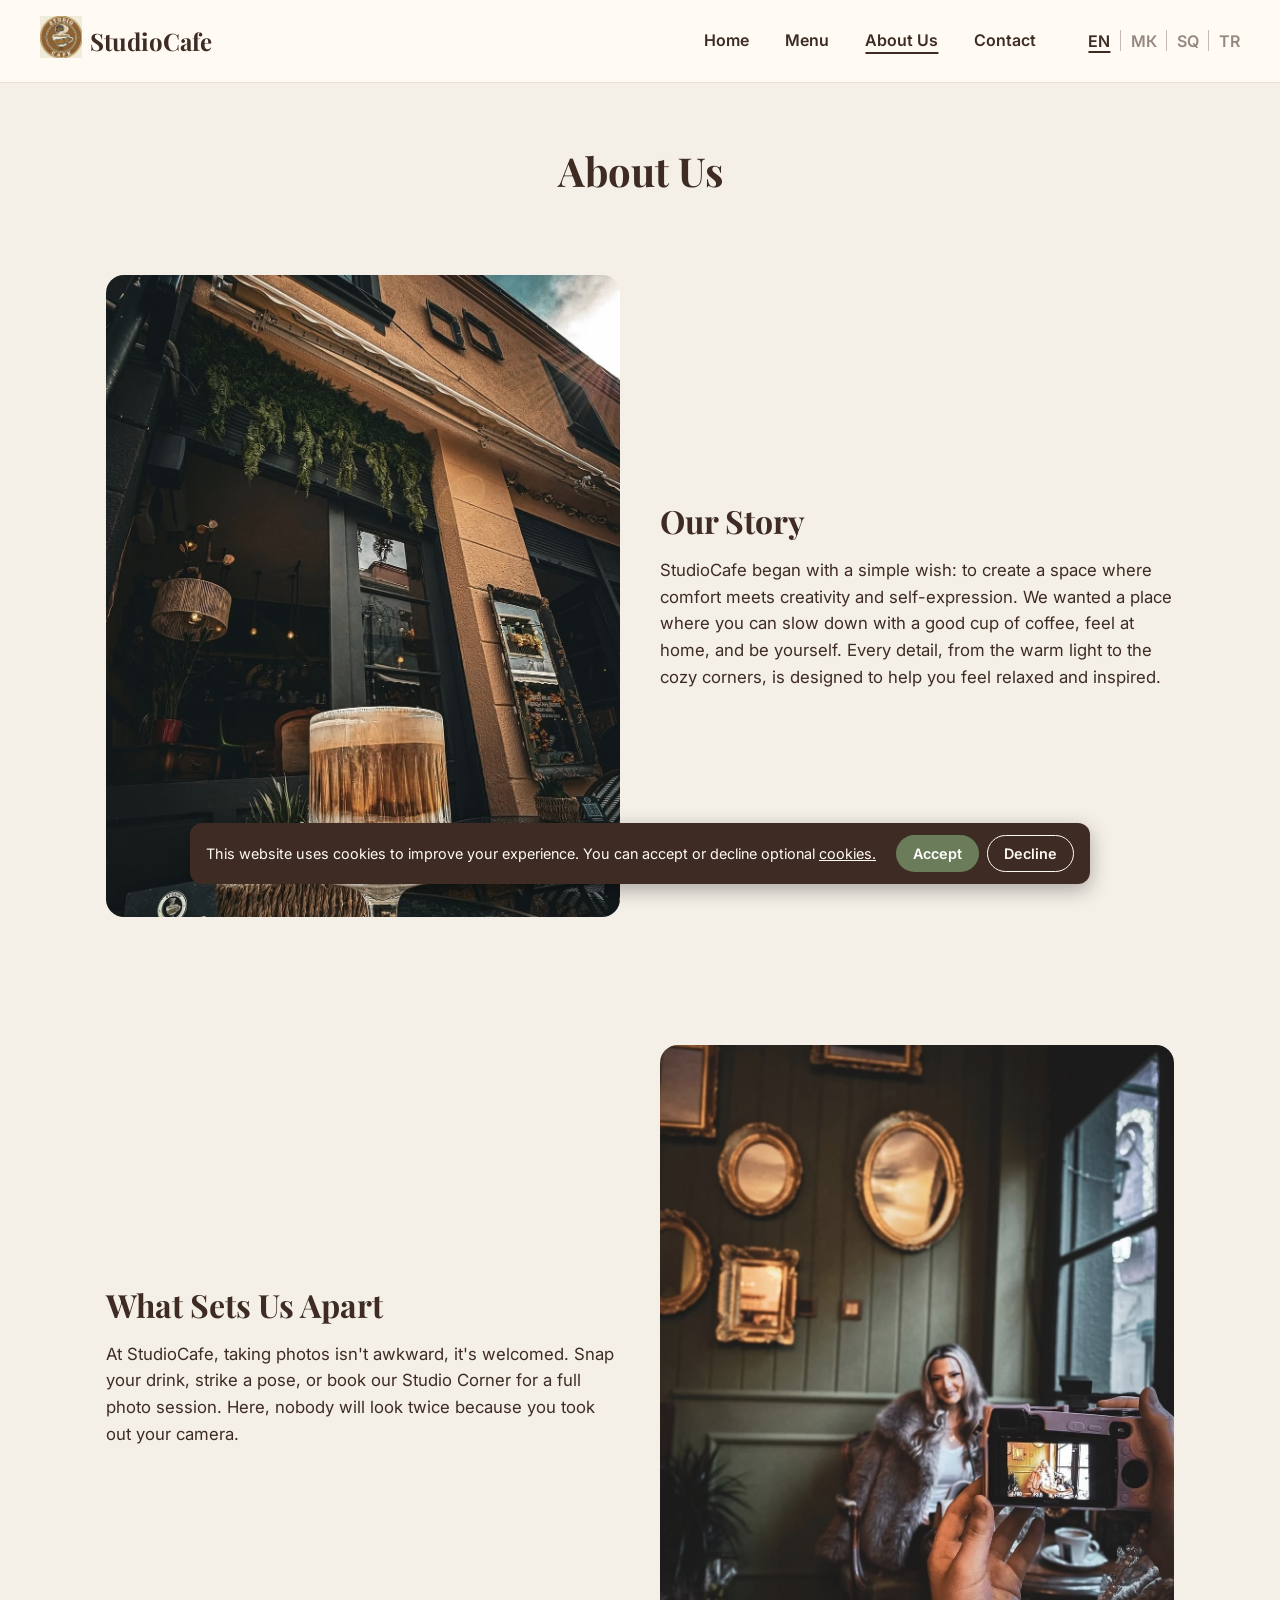
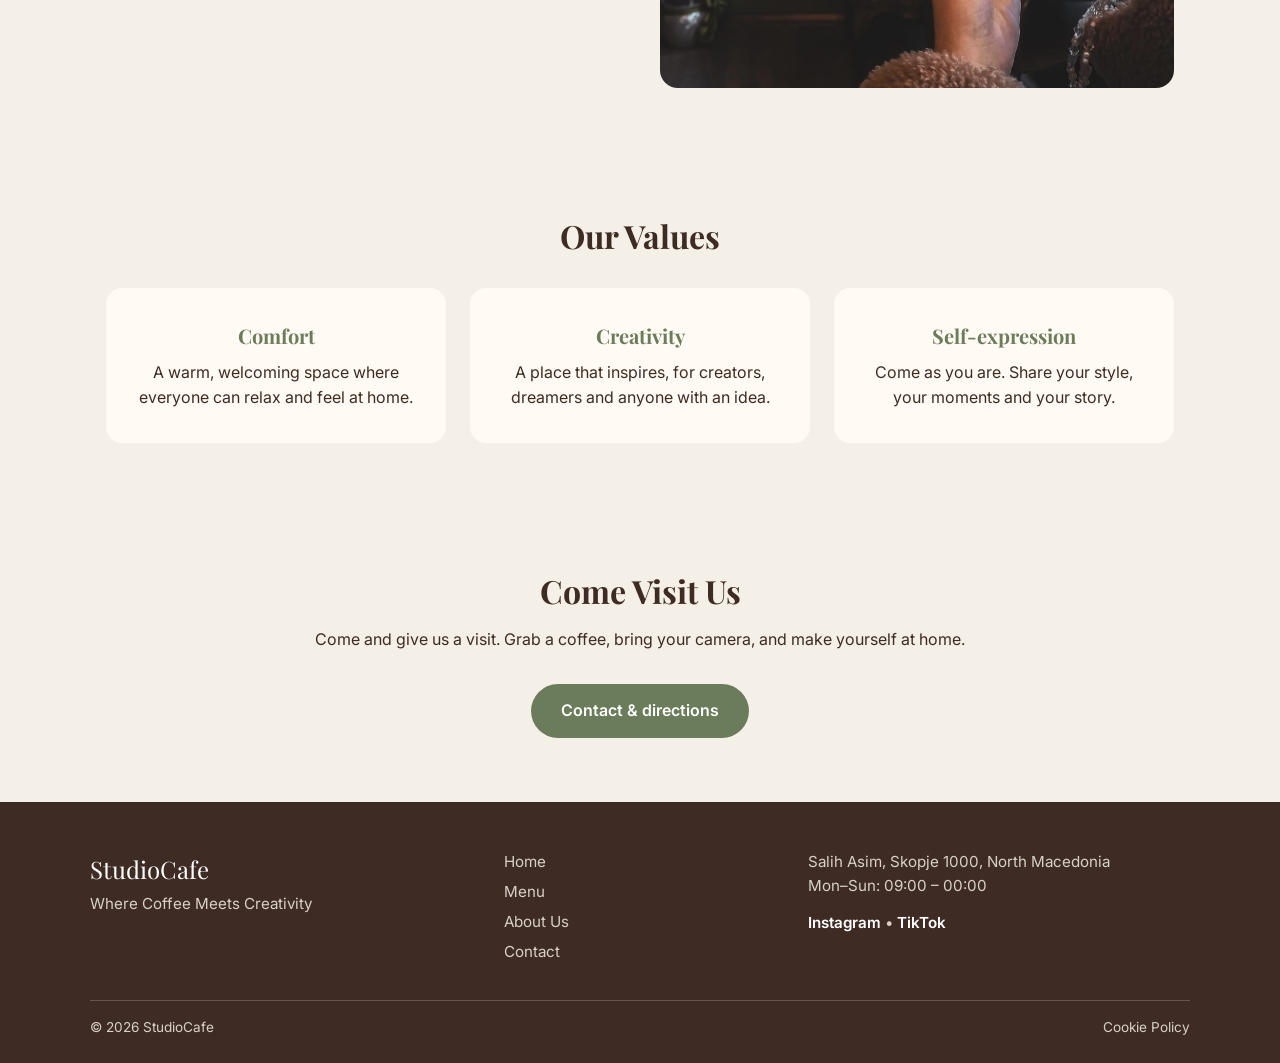
==== about.html @ 0a46f2a9 "StudioCafe website" ====
<!DOCTYPE html>
<html lang="en">
<head>
    <meta charset="UTF-8">
    <title data-i18n="title.about">StudioCafe | About Us</title>
    <meta name="viewport" content="width=device-width, initial-scale=1.0">
    <link rel="icon" href="images/logo.jpg">
    <link rel="stylesheet" href="css/style.css">
</head>
<body>

<header>
    <nav>
        <div class="logo">
            <a href="index.html">
                <img src="images/logo.jpg" alt="StudioCafe Logo">
            </a>
            <a href="index.html"><h2>StudioCafe</h2></a>
        </div>

        <ul>
            <li><a href="index.html" data-i18n="nav.home">Home</a></li>
            <li><a href="menu.html" data-i18n="nav.menu">Menu</a></li>
            <li><a href="about.html" class="active" data-i18n="nav.about">About Us</a></li>
            <li><a href="contact.html" data-i18n="nav.contact">Contact</a></li>
            <li class="lang-switch">
                <button type="button" class="lang-btn" data-lang="en">EN</button>
                <button type="button" class="lang-btn" data-lang="mk">МК</button>
                <button type="button" class="lang-btn" data-lang="sq">SQ</button>
                <button type="button" class="lang-btn" data-lang="tr">TR</button>
            </li>
        </ul>
    </nav>
</header>

<section class="page-title">
    <h1 data-i18n="nav.about">About Us</h1>
</section>

<section>
    <div class="story story-portrait">
        <img src="images/about-3.jpeg" alt="A coffee on a table outside StudioCafe" data-i18n-alt="about.img.alt">
        <div class="story-text">
            <h2 data-i18n="about.title">Our Story</h2>
            <p data-i18n="about.story.text">StudioCafe began with a simple wish: to create a space where comfort meets creativity and self-expression. We wanted a place where you can slow down with a good cup of coffee, feel at home, and be yourself. Every detail, from the warm light to the cozy corners, is designed to help you feel relaxed and inspired.</p>
        </div>
    </div>
</section>

<section>

    <div class="story story-reverse">
        <div class="story-text">
            <h2 data-i18n="about.apart.title">What Sets Us Apart</h2>
            <p data-i18n="about.apart.text">At StudioCafe, taking photos isn't awkward, it's welcomed. Snap your drink, strike a pose, or book our Studio Corner for a full photo session. Here, nobody will look twice because you took out your camera.</p>
        </div>
        <img src="images/about-2.jpeg" alt="A guest being photographed with a camera at StudioCafe" data-i18n-alt="about.apart.img.alt">
    </div>
</section>

<section>
    <h2 data-i18n="about.values.title">Our Values</h2>
    <div class="values">
        <div class="value-card">
            <h3 data-i18n="about.value1.title">Comfort</h3>
            <p data-i18n="about.value1.text">A warm, welcoming space where everyone can relax and feel at home.</p>
        </div>
        <div class="value-card">
            <h3 data-i18n="about.value2.title">Creativity</h3>
            <p data-i18n="about.value2.text">A place that inspires, for creators, dreamers and anyone with an idea.</p>
        </div>
        <div class="value-card">
            <h3 data-i18n="about.value3.title">Self-expression</h3>
            <p data-i18n="about.value3.text">Come as you are. Share your style, your moments and your story.</p>
        </div>
    </div>
</section>

<section class="cta">
    <h2 data-i18n="about.cta.title">Come Visit Us</h2>
    <p data-i18n="about.cta.text">Come and give us a visit. Grab a coffee, bring your camera, and make yourself at home.</p>
    <a href="contact.html" class="btn" data-i18n="about.cta.btn">Contact &amp; directions</a>
</section>

<div id="cookie-banner" class="cookie-banner">
    <p data-i18n-html="cookie.text">
        This website uses cookies to improve your experience.
        You can accept or decline optional <a href="cookies.html">cookies.</a>
    </p>

    <div class="cookie-buttons">
        <button id="accept-cookies" data-i18n="cookie.accept">Accept</button>
        <button id="decline-cookies" data-i18n="cookie.decline">Decline</button>
    </div>
</div>

<footer>
    <div class="footer-inner">
        <div class="footer-brand">
            <p class="footer-name">StudioCafe</p>
            <p data-i18n="hero.title">Where Coffee Meets Creativity</p>
        </div>

        <ul class="footer-links">
            <li><a href="index.html" data-i18n="nav.home">Home</a></li>
            <li><a href="menu.html" data-i18n="nav.menu">Menu</a></li>
            <li><a href="about.html" data-i18n="nav.about">About Us</a></li>
            <li><a href="contact.html" data-i18n="nav.contact">Contact</a></li>
        </ul>

        <div class="footer-visit">
            <p data-i18n="footer.address">Salih Asim, Skopje 1000, North Macedonia</p>
            <p data-i18n="footer.hours">Mon–Sun: 09:00 – 00:00</p>
            <div class="socials">
                <a href="https://instagram.com/studiocafe.skopje" target="_blank" rel="noopener">Instagram</a> •
                <a href="https://www.tiktok.com/@studiocafe.skopje" target="_blank" rel="noopener">TikTok</a>
            </div>
        </div>
    </div>

    <div class="footer-bottom">
        <p data-i18n="footer.rights">© 2026 StudioCafe</p>
        <a href="cookies.html" data-i18n="cookies.title">Cookie Policy</a>
    </div>
</footer>

<script src="i18n.js"></script>
<script src="cookies.js"></script>
</body>
</html>
---- css/style.css ----
@import url('https://fonts.googleapis.com/css2?family=Playfair+Display:wght@600&family=Inter:wght@400;600&display=swap');

:root {
    --olive: #6b7c5a;
    --beige: #f4efe7;
    --brown: #3e2c24;
    --cream: #fffaf3;
}

html {
    scroll-behavior: smooth;
}

* {
    box-sizing: border-box;
    margin: 0;
    padding: 0;
}

body {
    font-family: 'Inter', sans-serif;
    background: var(--beige);
    color: var(--brown);
    line-height: 1.6;
    min-height: 100vh;
}

h1, h2, h3 {
    font-family: 'Playfair Display', serif;
}

a {
    text-decoration: none;
    color: inherit;
}

header {
    background: var(--cream);
    border-bottom: 1px solid rgba(62, 44, 36, 0.12);
    position: sticky;
    top: 0;
    z-index: 1000;
}

nav {

    padding: 1rem 2.5rem;
    display: flex;
    justify-content: space-between;
    align-items: center;
}
.booking p {
    line-height: 1.7;
}
.logo {
    display: flex;
    align-items: center;
    gap: 0.5rem;
}

.logo img {
    height: 42px;
}

nav ul {
    list-style: none;
    display: flex;
    align-items: center;
    gap: 2.25rem;
}

nav a {
    font-weight: 600;
}

nav a:hover {
    color: var(--olive);
}

nav a.active {
    text-decoration: underline;
    text-decoration-thickness: 2px;
    text-underline-offset: 6px;
}

@media (max-width: 950px) {
    nav {
        padding: 1rem 1.25rem;
    }

    nav ul {
        gap: 1.25rem;
    }

    nav .lang-switch {
        margin-left: 0;
    }
}

@media (max-width: 700px) {
    header {
        position: static;
    }

    nav {
        flex-direction: column;
        gap: 0.6rem;
        padding: 0.75rem 1rem;
    }

    nav ul {
        flex-wrap: wrap;
        justify-content: center;
        align-items: center;
        gap: 0.4rem 1.1rem;
    }
}

.lang-switch {
    display: flex;
    align-items: center;
    margin-left: 1rem;
    flex-shrink: 0;
    white-space: nowrap;
}

.lang-btn {
    background: none;
    border: none;
    border-radius: 0;
    padding: 0.15rem 0.6rem;
    font: inherit;
    font-weight: 600;
    line-height: 1;
    color: rgba(62, 44, 36, 0.55);
    cursor: pointer;
    transition: color 0.2s ease;
}

.lang-btn + .lang-btn {
    border-left: 1px solid rgba(62, 44, 36, 0.3);
}

.lang-btn:first-child {
    padding-left: 0;
}

.lang-btn:last-child {
    padding-right: 0;
}

.lang-btn:hover {
    color: var(--olive);
}

.lang-btn:focus-visible {
    outline: 2px solid var(--olive);
    outline-offset: 2px;
}

.lang-btn.active {
    color: var(--brown);
    text-decoration: underline;
    text-decoration-thickness: 2px;
    text-underline-offset: 4px;
}

@media (max-width: 480px) {
    .lang-btn {
        padding: 0.15rem 0.45rem;
    }
}

.hero {
    background: radial-gradient(ellipse at center, rgba(0,0,0,.6) 0%, rgba(0,0,0,.2) 75%),
    url("../images/ambient-1.jpg") center 13% / cover no-repeat;
    max-width: none;
    min-height: 82vh;
    display: flex;
    flex-direction: column;
    justify-content: center;
    align-items: center;
    text-align: center;
    color: white;
    padding: 2rem;
}

.hero h1 {
    font-size: 3rem;
    margin-bottom: 1rem;
}

.hero h1,
.hero p {
    text-shadow: 0 2px 12px rgba(0,0,0,.6);
}

.hero p {
    max-width: 600px;
    font-size: 1.1rem;
}

.hero-buttons {
    display: flex;
    flex-wrap: wrap;
    justify-content: center;
    gap: 0.75rem 1rem;
    margin-top: 2rem;
}

.hero-buttons .btn {
    margin-top: 0;
}

.hero .btn.secondary {
    border-color: white;
    color: white;
}

.hero .btn.secondary:hover {
    background: white;
    color: var(--brown);
}

.btn {
    display: inline-block;
    margin-top: 2rem;
    background: var(--olive);
    color: white;
    padding: 0.75rem 1.75rem;
    border: 2px solid transparent;
    border-radius: 30px;
    font-weight: 600;
    transition: background 0.3s ease, transform 0.3s ease;
}

.btn:hover {
    background: #586a49;
    transform: translateY(-2px);
}

.btn.secondary {
    background: transparent;
    border: 2px solid var(--olive);
    color: var(--olive);
}

.btn.secondary:hover {
    background: var(--olive);
    color: white;
}

section {
    max-width: 1100px;
    margin: auto;
    padding: 4rem 1rem;
}

section h1 {
    font-size: 2.5rem;
    line-height: 1.2;
    margin-bottom: 1rem;
}

section h2 {
    font-size: 2rem;
    line-height: 1.25;
    text-align: center;
    margin-bottom: 2rem;
}

section h3 {
    font-size: 1.25rem;
}

@media (max-width: 768px) {
    section h1 {
        font-size: 2rem;
    }

    section h2 {
        font-size: 1.6rem;
    }
}

.about-text {
    max-width: 750px;
    margin: auto;
    text-align: center;
    font-size: 1.05rem;
}

.feature-cards {
    display: grid;
    grid-template-columns: repeat(3, 1fr);
    gap: 1.5rem;
}

.feature-card {
    position: relative;
    display: block;
    aspect-ratio: 3 / 4;
    border-radius: 16px;
    overflow: hidden;
    background: var(--olive);
    transition: box-shadow 0.3s ease;
}

.feature-card img {
    width: 100%;
    height: 100%;
    object-fit: cover;
    display: block;
    transition: transform 0.4s ease;
}

.feature-card h3 {
    position: absolute;
    left: 0;
    right: 0;
    bottom: 0;
    padding: 3rem 1.25rem 1.25rem;
    color: white;
    font-size: 1.5rem;
    background: linear-gradient(transparent, rgba(0,0,0,.7));
}

.feature-card:hover,
.feature-card:focus-visible {
    box-shadow: 0 10px 25px rgba(0,0,0,0.15);
}

.feature-card:hover img,
.feature-card:focus-visible img {
    transform: scale(1.06);
}

.popup {
    width: min(860px, calc(100% - 2rem));
    max-height: calc(100dvh - 2rem);
    margin: auto;
    padding: 0;
    border: none;
    border-radius: 18px;
    background: var(--cream);
    color: var(--brown);
    overflow: hidden;
    box-shadow: 0 20px 50px rgba(0,0,0,.35);
}

.popup::backdrop {
    background: rgba(0,0,0,.6);
}

html:has(.popup[open]) {
    overflow: hidden;
}

.popup-inner {
    display: grid;
    grid-template-columns: minmax(0, 380px) 1fr;
    gap: 2rem;
    align-items: center;
    max-height: calc(100dvh - 2rem);
    padding: 1.5rem;
    overflow-y: auto;
}

.popup-text h2 {
    font-size: 1.75rem;
    line-height: 1.25;
    margin-bottom: 0.75rem;
}

.popup-text p {
    font-size: 1.05rem;
}

.popup-text p + p {
    margin-top: 0.75rem;
}

.popup-btn {
    margin-top: 1.25rem;
}

.slideshow {
    position: relative;
    order: -1;
}

.slides {
    display: flex;
    aspect-ratio: 3 / 4;
    max-height: calc(100dvh - 5rem);
    overflow-x: auto;
    scroll-snap-type: x mandatory;
    scrollbar-width: none;
    border-radius: 14px;
    background: var(--beige);
}

.slides::-webkit-scrollbar {
    display: none;
}

.slides img {
    flex: 0 0 100%;
    width: 100%;
    height: 100%;
    object-fit: cover;
    scroll-snap-align: start;
}

.popup-close,
.slide-btn {
    position: absolute;
    width: 2.5rem;
    height: 2.5rem;
    border: none;
    border-radius: 50%;
    background: var(--beige);
    color: var(--brown);
    font-size: 1.6rem;
    line-height: 1;
    cursor: pointer;
    transition: background 0.2s ease, color 0.2s ease;
}

.popup-close {
    top: 0.9rem;
    right: 0.9rem;
    z-index: 1;
}

.slide-btn {
    top: 50%;
    transform: translateY(-50%);
    background: rgba(255, 250, 243, 0.9);
    box-shadow: 0 2px 8px rgba(0,0,0,.25);
}

.slide-prev {
    left: 0.6rem;
}

.slide-next {
    right: 0.6rem;
}

.popup-close:hover,
.slide-btn:hover {
    background: var(--olive);
    color: white;
}

.popup-close:focus-visible,
.slide-btn:focus-visible {
    outline: 2px solid var(--olive);
    outline-offset: 2px;
}

.sr-only {
    position: absolute;
    width: 1px;
    height: 1px;
    overflow: hidden;
    clip-path: inset(50%);
    white-space: nowrap;
}

@media (max-width: 700px) {
    .popup-inner {
        grid-template-columns: 1fr;
        gap: 1rem;
        padding: 1.5rem 1rem 1rem;
    }

    .popup-text h2 {
        padding-right: 2.5rem;
        margin-bottom: 0.5rem;
    }

    .popup-text p {
        font-size: 1rem;
    }

    .slideshow {
        order: 0;
    }

    .slides {
        max-height: 60dvh;
    }
}

.story {
    display: grid;
    grid-template-columns: 1fr 1fr;
    gap: 2.5rem;
    align-items: center;
}

.story img {
    width: 100%;
    aspect-ratio: 4 / 3;
    object-fit: cover;
    border-radius: 18px;
    display: block;
}

.story h2 {
    text-align: left;
    margin-bottom: 1rem;
}

.story-text p {
    font-size: 1.05rem;
}

.story-portrait img,
.story-reverse img {
    aspect-ratio: 4 / 5;
    object-position: center 75%;
}

@media (max-width: 768px) {
    .story-reverse img {
        order: -1;
    }
}

.story-more {
    display: inline-block;
    margin-top: 1.25rem;
    font-weight: 600;
    color: var(--olive);
}

.story-more:hover {
    color: #586a49;
}

@media (max-width: 768px) {
    .feature-cards {
        grid-template-columns: 1fr;
    }

    .feature-card {
        aspect-ratio: 4 / 3;
    }

    .story {
        grid-template-columns: 1fr;
        gap: 1.5rem;
    }

    .hero h1 {
        font-size: 2.2rem;
    }
}

section[id] {
    scroll-margin-top: 5rem;
}

.page-title {
    text-align: center;
    padding-bottom: 0;
}

.page-title h1 {
    font-size: 2.5rem;
}

.values {
    display: grid;
    grid-template-columns: repeat(3, 1fr);
    gap: 1.5rem;
}

.value-card {
    background: var(--cream);
    border-radius: 16px;
    padding: 2rem 1.5rem;
    text-align: center;
}

.value-card h3 {
    margin-bottom: 0.5rem;
    color: var(--olive);
}

.cta {
    text-align: center;
}

.cta h2 {
    margin-bottom: 1rem;
}

.cta-info {
    margin-top: 1rem;
}

@media (max-width: 768px) {
    .values {
        grid-template-columns: 1fr;
    }

    .page-title h1 {
        font-size: 2rem;
    }
}

.contact {
    text-align: center;
    padding-bottom: 1rem;
}

.contact-email {
    display: inline-block;
    font-family: 'Playfair Display', serif;
    font-size: 1.75rem;
    line-height: 1.3;
    overflow-wrap: anywhere;
}

a.contact-email:hover {
    color: var(--olive);
}

.contact-socials {
    display: flex;
    flex-wrap: wrap;
    justify-content: center;
    gap: 0.75rem;
    margin-top: 1.5rem;
}

.contact-socials .btn {
    margin-top: 0;
}

.contact-notes {
    max-width: 560px;
    margin: 2.5rem auto 0;
    padding-top: 1.5rem;
    border-top: 1px solid rgba(62, 44, 36, 0.15);
    font-size: 0.9rem;
    color: rgba(62, 44, 36, 0.75);
}

.contact-notes p + p {
    margin-top: 0.4rem;
}

.contact-notes-title {
    font-size: 0.8rem;
    font-weight: 600;
    letter-spacing: 0.08em;
    text-transform: uppercase;
    color: var(--brown);
}

@media (max-width: 480px) {
    .contact-email {
        font-size: 1.35rem;
    }
}

.gallery {
    display: grid;
    grid-template-columns: repeat(auto-fit, minmax(250px, 1fr));
    gap: 1.5rem;
}

.gallery img {
    width: 100%;
    border-radius: 14px;
    object-fit: cover;
    transition: transform 0.3s ease, box-shadow 0.3s ease;
}

.gallery img:hover {
    transform: translateY(-6px);
    box-shadow: 0 10px 25px rgba(0,0,0,0.15);
}

.studio {
    background: var(--cream);
    border-radius: 18px;
    padding: 3rem;
    text-align: center;
}

.studio p {
    max-width: 700px;
    margin: auto;
}

.booking {
    margin-top: 2.5rem;
    max-width: 600px;
    background: white;
    padding: 2rem;
    border-radius: 14px;
    margin-left: auto;
    margin-right: auto;
}
.menu-page h1 {
    text-align: center;
}

.menu-tabs {
    position: sticky;
    top: 82px;
    z-index: 900;
    display: flex;
    justify-content: center;
    gap: 0.5rem;
    padding: 0.75rem 0;
    margin-bottom: 1.5rem;
    background: var(--beige);
    overflow-x: auto;
    scrollbar-width: none;
}

.menu-tabs::-webkit-scrollbar {
    display: none;
}

.menu-tab {
    flex-shrink: 0;
    padding: 0.5rem 1.1rem;
    border: none;
    border-radius: 30px;
    background: var(--cream);
    color: var(--brown);
    font: inherit;
    font-weight: 600;
    white-space: nowrap;
    cursor: pointer;
    transition: background 0.2s ease, color 0.2s ease;
}

.menu-tab:hover {
    color: var(--olive);
}

.menu-tab.active {
    background: var(--olive);
    color: white;
}

.menu-tab:focus-visible {
    outline: 2px solid var(--olive);
    outline-offset: 2px;
}

.menu-panel {
    display: grid;
    grid-template-columns: repeat(2, 1fr);
    gap: 1rem;
}

.menu-panel[hidden] {
    display: none;
}

.menu-card {
    display: flex;
    align-items: center;
    gap: 1rem;
    padding: 0.75rem;
    background: var(--cream);
    border-radius: 16px;
}

.menu-card img {
    width: 84px;
    height: 84px;
    flex-shrink: 0;
    object-fit: cover;
    border-radius: 12px;
    background: var(--beige);
}

.menu-card-text {
    flex: 1;
    min-width: 0;
}

.menu-card h3 {
    font-family: 'Inter', sans-serif;
    font-size: 1rem;
    font-weight: 600;
    line-height: 1.3;
}

.menu-card p {
    margin-top: 0.2rem;
    font-size: 0.875rem;
    line-height: 1.4;
    color: rgba(62, 44, 36, 0.7);
}

.menu-price {
    flex-shrink: 0;
    font-weight: 600;
    white-space: nowrap;
}

.menu-subheading,
.menu-note {
    grid-column: 1 / -1;
}

.menu-panel .menu-subheading {
    font-size: 1.5rem;
    margin: 1.5rem 0 0.25rem;
}

.menu-note {
    margin-top: 0.5rem;
    text-align: center;
    font-size: 1.15rem;
    font-weight: 600;
}

.menu-label {
    display: inline-block;
    margin-bottom: 0.35rem;
    padding: 0.15rem 0.6rem;
    border-radius: 30px;
    background: var(--olive);
    color: white;
    font-size: 0.75rem;
    font-weight: 600;
    letter-spacing: 0.04em;
    text-transform: uppercase;
}

.menu-card-poster {
    grid-column: 1 / -1;
    max-width: 560px;
    width: 100%;
    margin: 0 auto 0.5rem;
    padding: 1rem;
    border: 2px solid var(--olive);
}

.menu-card-poster img {
    width: 200px;
    height: auto;
}

@media (max-width: 768px) {
    .menu-panel {
        grid-template-columns: 1fr;
    }
}

@media (max-width: 700px) {

    .menu-tabs {
        top: 0;
        justify-content: flex-start;
        margin-left: -1rem;
        margin-right: -1rem;
        padding-left: 1rem;
        padding-right: 1rem;
    }
}

@media (max-width: 480px) {
    .menu-card img {
        width: 72px;
        height: 72px;
    }

    .menu-card-poster {
        flex-wrap: wrap;
    }

    .menu-card-poster img {
        width: 100%;
        height: auto;
    }
}

iframe {
    width: 100%;
    height: 300px;
    border: none;
    border-radius: 14px;
    margin-top: 1.5rem;
}

footer {
    background: var(--brown);
    color: rgba(255, 250, 243, 0.8);
    padding: 3rem 1.5rem 1.5rem;
    font-size: 0.95rem;

    position: sticky;
    top: 100vh;
}

.footer-inner {
    max-width: 1100px;
    margin: 0 auto;
    display: grid;
    grid-template-columns: 1.4fr 1fr 1.4fr;
    gap: 2rem;
}

.footer-name {
    font-family: 'Playfair Display', serif;
    font-size: 1.5rem;
    color: white;
    margin-bottom: 0.25rem;
}

.footer-links {
    list-style: none;
    display: grid;
    gap: 0.35rem;
    align-content: start;
}

footer a:hover {
    color: white;
    text-decoration: underline;
}

.socials {
    margin-top: 0.75rem;
}

.socials a {
    font-weight: 600;
    color: white;
}

.footer-bottom {
    max-width: 1100px;
    margin: 2.25rem auto 0;
    padding-top: 1rem;
    border-top: 1px solid rgba(255, 250, 243, 0.2);
    display: flex;
    justify-content: space-between;
    gap: 1rem;
    font-size: 0.85rem;
}

@media (max-width: 700px) {
    .footer-inner {
        grid-template-columns: 1fr;
        gap: 1.5rem;
        text-align: center;
    }

    .footer-bottom {
        flex-direction: column;
        align-items: center;
        gap: 0.35rem;
    }
}

.cookie-banner {
    position: fixed;
    bottom: 1rem;
    left: 1rem;
    right: 1rem;
    max-width: 900px;
    margin: 0 auto;
    background: var(--brown);
    color: var(--cream);
    padding: 0.75rem 1rem;
    border-radius: 12px;
    display: flex;
    justify-content: space-between;
    align-items: center;
    gap: 1rem;
    font-size: 0.9rem;
    line-height: 1.4;
    box-shadow: 0 6px 20px rgba(0,0,0,.3);
    z-index: 9999;
}

.cookie-banner a {
    text-decoration: underline;
}

.cookie-banner a:hover {
    color: white;
}

.cookie-buttons {
    display: flex;
    gap: 0.5rem;
    flex-shrink: 0;
}

.cookie-buttons button {
    padding: 0.45rem 1rem;
    border: 1px solid transparent;
    border-radius: 30px;
    font: inherit;
    font-weight: 600;
    cursor: pointer;
    transition: background 0.2s ease, color 0.2s ease;
}

#accept-cookies {
    background: var(--olive);
    color: white;
}

#accept-cookies:hover {
    background: #586a49;
}

#decline-cookies {
    background: transparent;
    border-color: var(--cream);
    color: var(--cream);
}

#decline-cookies:hover {
    background: var(--cream);
    color: var(--brown);
}

@media (max-width: 480px) {
    .cookie-banner {
        bottom: 0.5rem;
        left: 0.5rem;
        right: 0.5rem;
        flex-wrap: wrap;
        gap: 0.6rem;
        font-size: 0.85rem;
    }
}
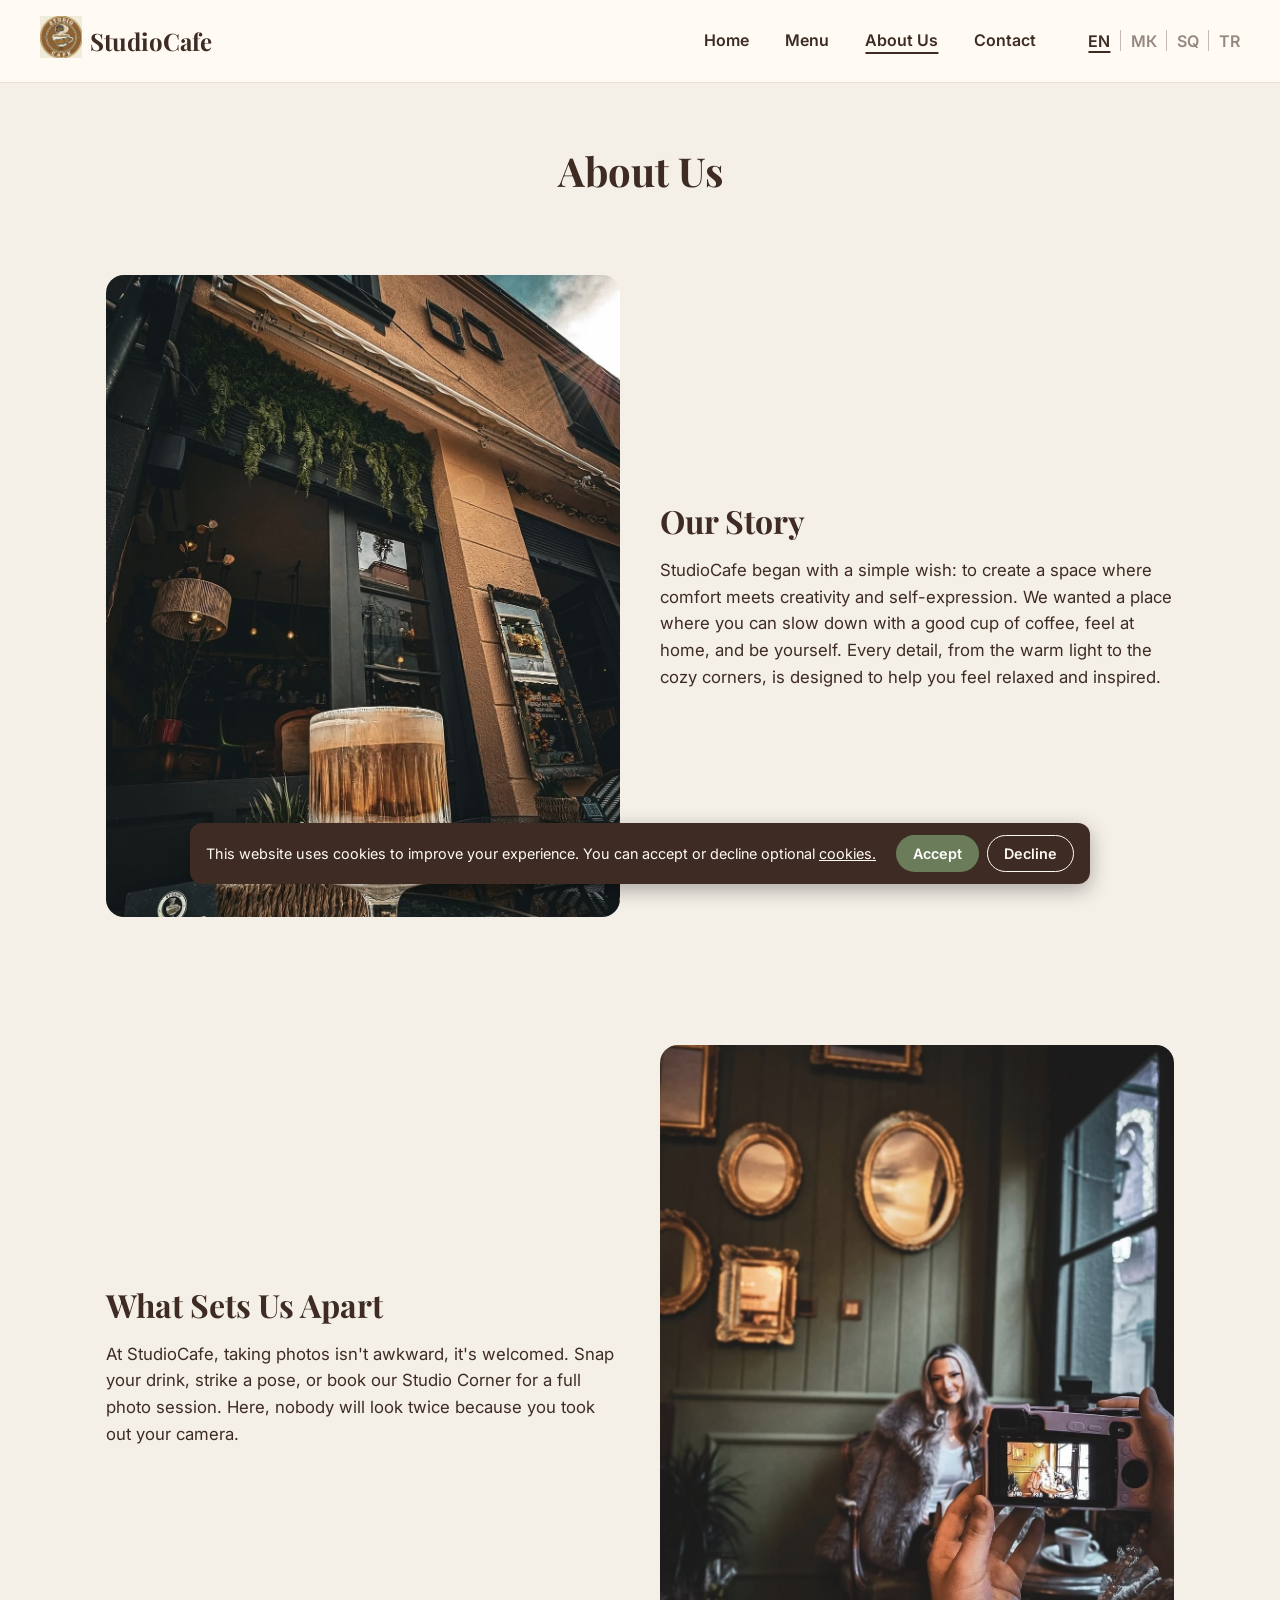
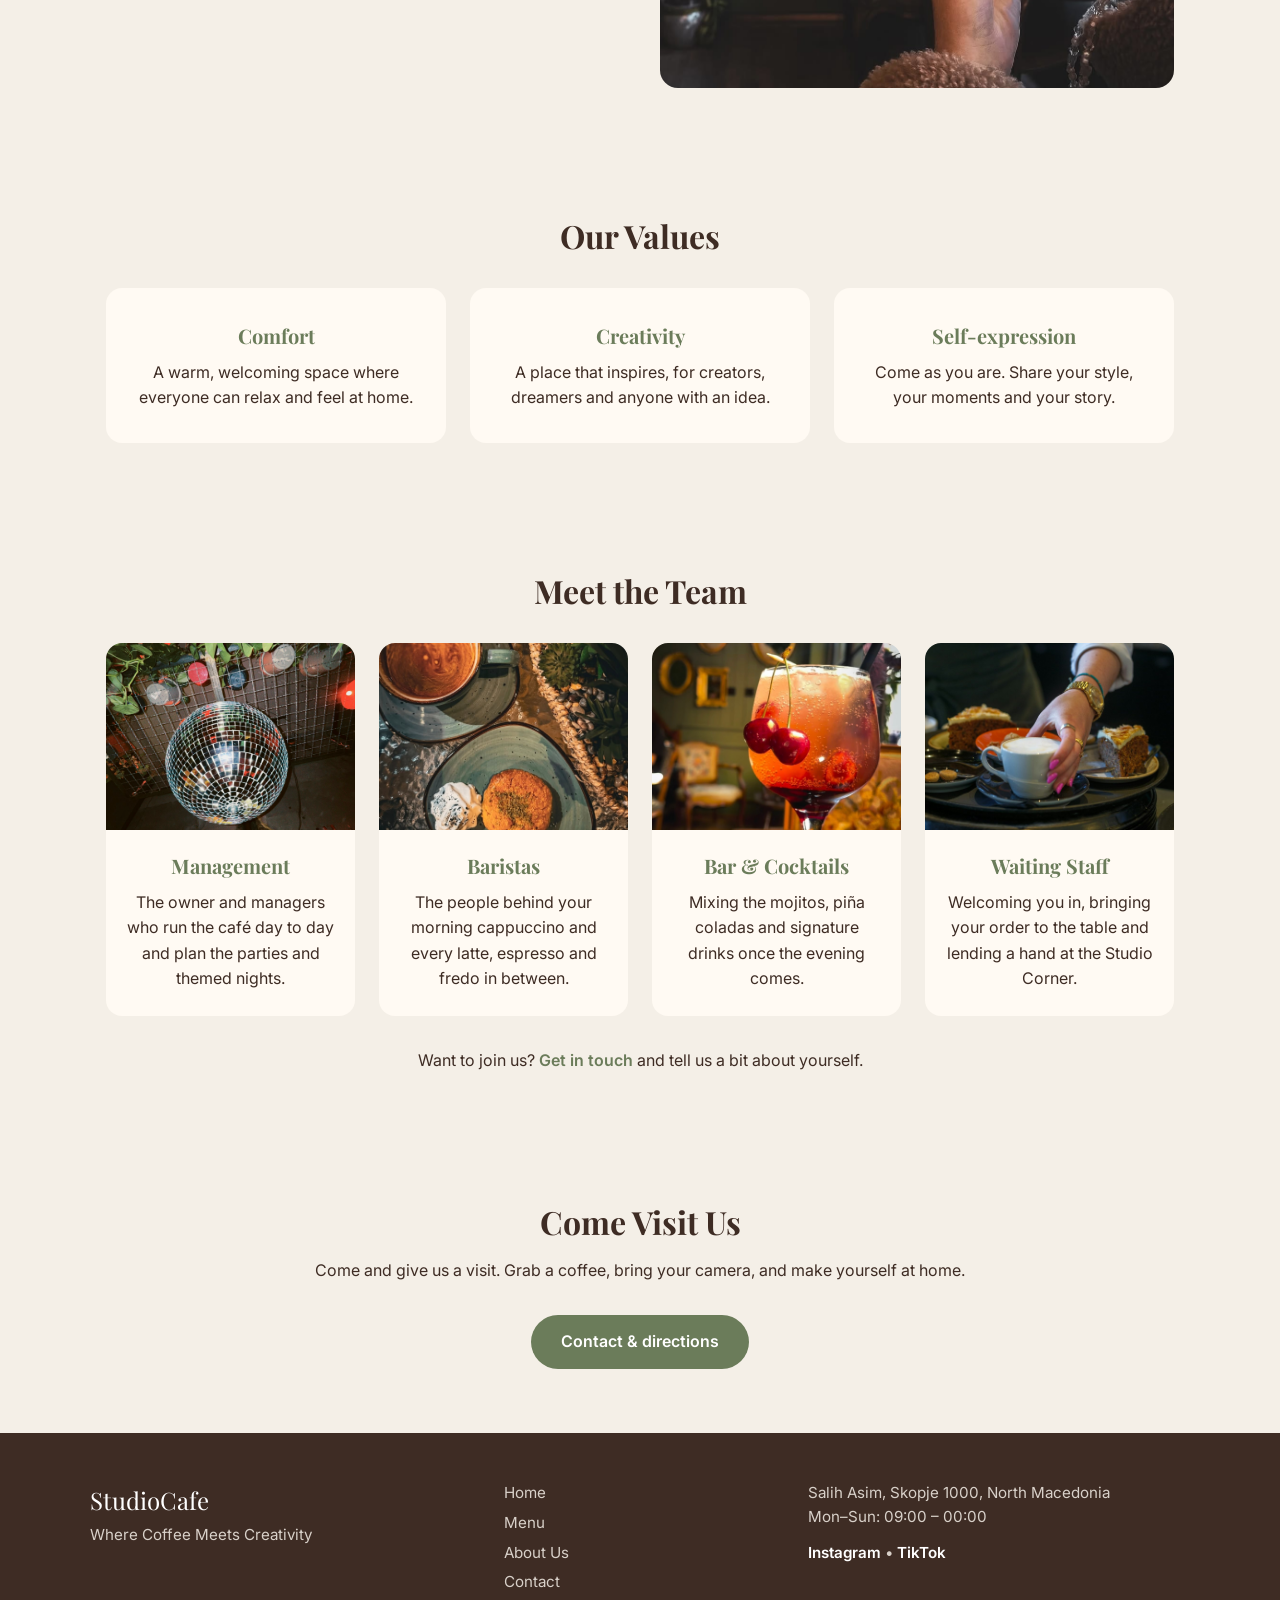
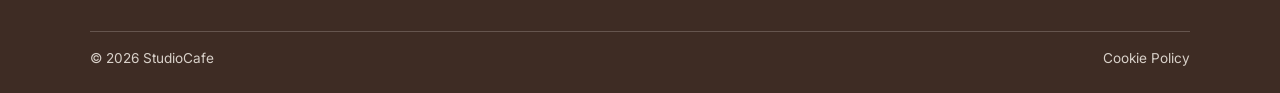
==== commit 66beba65: "Add Meet the Team section to About page" ====
--- a/about.html
+++ b/about.html
@@ -3,6 +3,7 @@
 <head>
     <meta charset="UTF-8">
     <title data-i18n="title.about">StudioCafe | About Us</title>
+    <meta name="description" data-i18n-content="meta.about" content="The story behind StudioCafe in Skopje: a warm café built around comfort, creativity and self-expression.">
     <meta name="viewport" content="width=device-width, initial-scale=1.0">
     <link rel="icon" href="images/logo.jpg">
     <link rel="stylesheet" href="css/style.css">
@@ -76,6 +77,33 @@
     </div>
 </section>
 
+<section>
+    <h2 data-i18n="about.team.title">Meet the Team</h2>
+    <div class="team">
+        <div class="team-card">
+            <img src="images/team-events.jpg" alt="A disco ball hanging above a bar decorated with plants" data-i18n-alt="about.team4.alt">
+            <h3 data-i18n="about.team4.title">Management</h3>
+            <p data-i18n="about.team4.text">The owner and managers who run the café day to day and plan the parties and themed nights.</p>
+        </div>
+        <div class="team-card">
+            <img src="images/team-baristas.jpg" alt="A coffee and a dessert served on green plates at StudioCafe" data-i18n-alt="about.team1.alt">
+            <h3 data-i18n="about.team1.title">Baristas</h3>
+            <p data-i18n="about.team1.text">The people behind your morning cappuccino and every latte, espresso and fredo in between.</p>
+        </div>
+        <div class="team-card">
+            <img src="images/team-bar.jpg" style="object-position: center 35%" alt="A cherry cocktail on a table at StudioCafe" data-i18n-alt="about.team2.alt">
+            <h3 data-i18n="about.team2.title">Bar &amp; Cocktails</h3>
+            <p data-i18n="about.team2.text">Mixing the mojitos, piña coladas and signature drinks once the evening comes.</p>
+        </div>
+        <div class="team-card">
+            <img src="images/team-waiting.jpg" alt="A hand placing a cappuccino on a tray next to slices of cake" data-i18n-alt="about.team3.alt">
+            <h3 data-i18n="about.team3.title">Waiting Staff</h3>
+            <p data-i18n="about.team3.text">Welcoming you in, bringing your order to the table and lending a hand at the Studio Corner.</p>
+        </div>
+    </div>
+    <p class="team-join" data-i18n-html="about.team.join">Want to join us? <a href="contact.html">Get in touch</a> and tell us a bit about yourself.</p>
+</section>
+
 <section class="cta">
     <h2 data-i18n="about.cta.title">Come Visit Us</h2>
     <p data-i18n="about.cta.text">Come and give us a visit. Grab a coffee, bring your camera, and make yourself at home.</p>
@@ -124,7 +152,7 @@
     </div>
 </footer>
 
-<script src="i18n.js"></script>
+<script src="languages.js"></script>
 <script src="cookies.js"></script>
 </body>
 </html>
--- a/css/style.css
+++ b/css/style.css
@@ -591,6 +591,57 @@
     color: var(--olive);
 }
 
+.team {
+    display: grid;
+    grid-template-columns: repeat(4, 1fr);
+    gap: 1.5rem;
+}
+
+.team-card {
+    background: var(--cream);
+    border-radius: 16px;
+    overflow: hidden;
+    text-align: center;
+}
+
+.team-card img {
+    width: 100%;
+    aspect-ratio: 4 / 3;
+    object-fit: cover;
+    display: block;
+}
+
+.team-card h3 {
+    margin: 1.25rem 1rem 0.5rem;
+    color: var(--olive);
+}
+
+.team-card p {
+    margin: 0 1.25rem 1.5rem;
+}
+
+.team-join {
+    text-align: center;
+    margin-top: 2rem;
+}
+
+.team-join a {
+    color: var(--olive);
+    font-weight: 600;
+}
+
+@media (max-width: 1024px) {
+    .team {
+        grid-template-columns: repeat(2, 1fr);
+    }
+}
+
+@media (max-width: 600px) {
+    .team {
+        grid-template-columns: 1fr;
+    }
+}
+
 .cta {
     text-align: center;
 }
